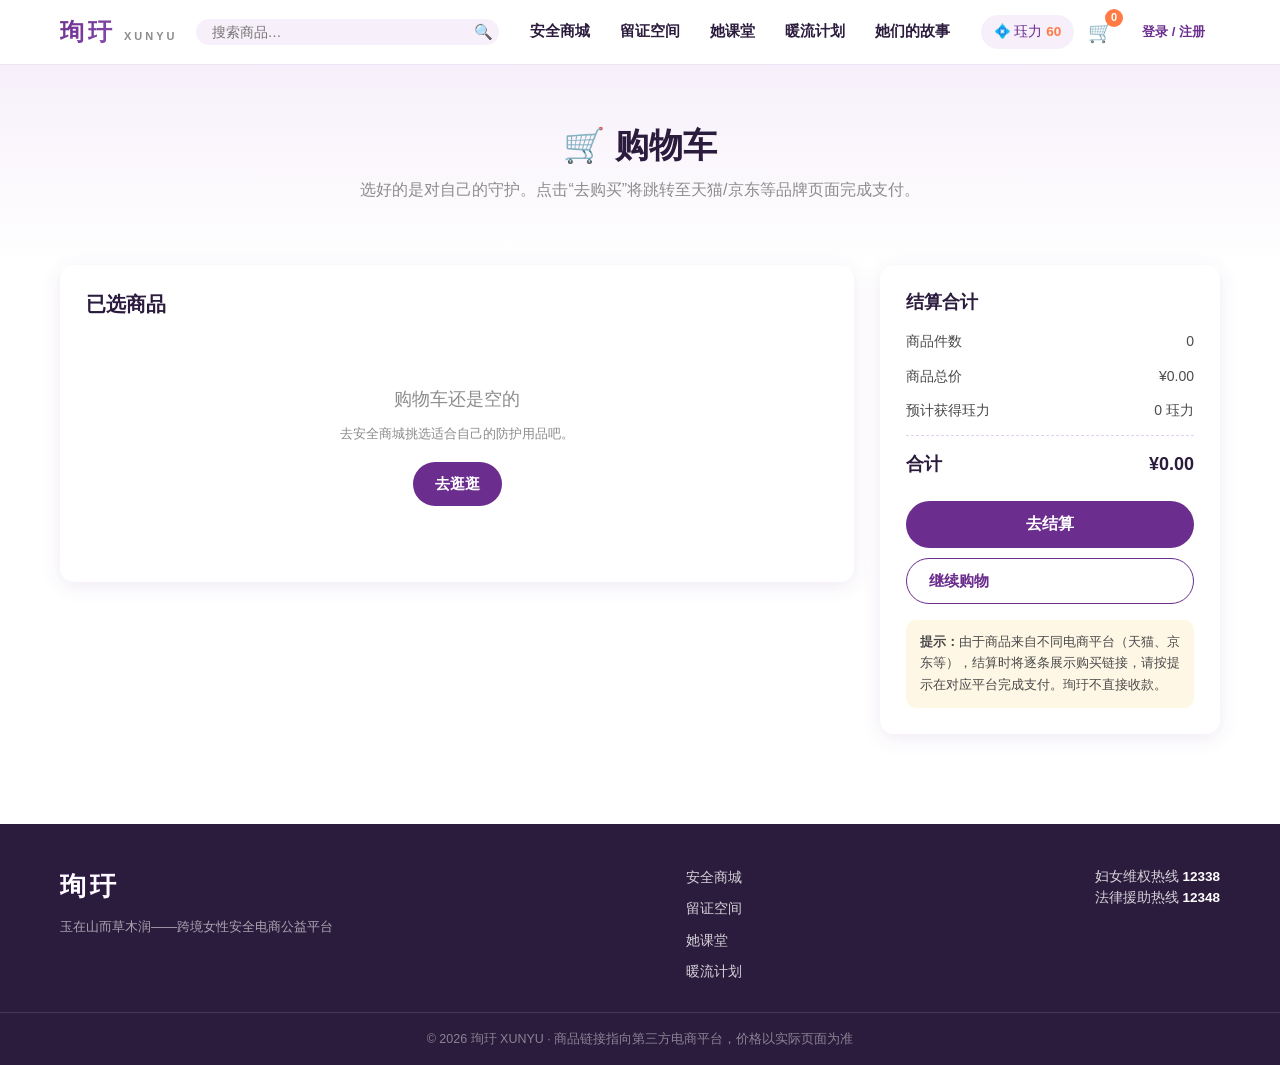
==== pages/cart.html @ aea92c83 "Add files via upload" ====
<!DOCTYPE html>
<html lang="zh-CN">
<head>
<meta charset="UTF-8">
<meta name="viewport" content="width=device-width, initial-scale=1.0">
<title>购物车 · 珣玗 XUNYU</title>
<meta name="description" content="珣玗购物车——已选安全用品与经期用品，点击跳转真实电商平台完成购买。">
<link rel="stylesheet" href="../css/style.css">
<link rel="stylesheet" href="../css/pages.css">
<style>
  .cart-page .page-hero { background: linear-gradient(180deg, var(--lavender), #fff); }
  .cart-layout { display: grid; grid-template-columns: 1fr 340px; gap: 26px; align-items: start; }
  .cart-card {
    background: #fff; border-radius: var(--radius); box-shadow: var(--shadow); padding: 26px;
  }
  .cart-card h2 { font-size: 20px; margin-bottom: 18px; }
  .cart-empty { text-align: center; padding: 50px 20px; color: var(--text-light); }
  .cart-item {
    display: flex; gap: 16px; align-items: center;
    padding: 18px 0; border-bottom: 1px solid #EFE6F5;
  }
  .cart-item:last-child { border-bottom: none; }
  .cart-item-emoji {
    width: 56px; height: 56px; border-radius: 12px;
    display: flex; align-items: center; justify-content: center;
    font-size: 32px; background: var(--lavender); flex-shrink: 0;
  }
  .cart-item-info { flex: 1; min-width: 0; }
  .cart-item-info h3 { font-size: 15px; margin-bottom: 4px; }
  .cart-item-info p { font-size: 13px; color: var(--text-light); }
  .cart-item-price { font-weight: 700; color: var(--purple-dark); min-width: 80px; text-align: right; }
  .cart-qty {
    display: flex; align-items: center; gap: 8px; margin: 0 14px;
  }
  .cart-qty button {
    width: 28px; height: 28px; border: 1.5px solid #E3D3EF; border-radius: 6px;
    background: #fff; color: var(--purple); cursor: pointer; font-size: 16px; line-height: 1;
  }
  .cart-qty input {
    width: 44px; text-align: center; border: 1.5px solid #E3D3EF; border-radius: 6px;
    padding: 4px; font-size: 14px; color: var(--text);
  }
  .cart-item-remove {
    background: transparent; border: none; color: var(--text-light); cursor: pointer; font-size: 13px;
  }
  .cart-item-remove:hover { color: #E85F2A; }
  .cart-summary {
    background: #fff; border-radius: var(--radius); box-shadow: var(--shadow); padding: 26px;
    position: sticky; top: 84px;
  }
  .cart-summary h2 { font-size: 18px; margin-bottom: 16px; }
  .summary-row {
    display: flex; justify-content: space-between; font-size: 14px; margin-bottom: 12px;
  }
  .summary-row.total {
    font-size: 18px; font-weight: 700; color: var(--purple-dark);
    border-top: 1px dashed #E3D3EF; padding-top: 14px; margin-top: 14px;
  }
  .cart-summary .btn { width: 100%; margin-top: 10px; }
  .cart-note {
    background: #FFF7E6; border-radius: 10px; padding: 12px 14px;
    font-size: 12.5px; color: var(--text); line-height: 1.7; margin-top: 16px;
  }
  @media (max-width: 900px) {
    .cart-layout { grid-template-columns: 1fr; }
    .cart-summary { position: static; }
  }
</style>
</head>
<body class="cart-page">

<header class="site-header">
  <nav class="nav container">
    <a class="logo" href="../index.html" aria-label="珣玗首页">
      <span class="logo-mark">珣玗</span><span class="logo-en">XUNYU</span>
    </a>
    <div class="search" role="search">
      <input type="search" placeholder="搜索商品…" aria-label="搜索商品"><button type="button">🔍</button>
    </div>
    <ul class="nav-links" id="navLinks">
      <li><a href="./mall.html">安全商城</a></li>
      <li><a href="./evidence.html">留证空间</a></li>
      <li><a href="./legal.html">她课堂</a></li>
      <li><a href="./warm-current.html">暖流计划</a></li>
      <li><a href="./stories.html">她们的故事</a></li>
    </ul>
    <div class="nav-actions">
      <span class="jue-badge">💠 珏力 <b id="jueValue">60</b></span>
      <a class="cart-btn" href="./cart.html" aria-label="购物车">🛒<span class="cart-count" id="cartCount">0</span></a>
      <span id="authBox"></span>
      <button class="hamburger" id="hamburger">☰</button>
    </div>
  </nav>
</header>

<main class="page">
  <section class="page-hero cart-hero">
    <div class="container">
      <h1>🛒 购物车</h1>
      <p>选好的是对自己的守护。点击“去购买”将跳转至天猫/京东等品牌页面完成支付。</p>
    </div>
  </section>

  <section class="container page-body cart-layout">
    <div class="cart-card" id="cartCard">
      <h2>已选商品</h2>
      <div id="cartList">
        <!-- JS 渲染 -->
      </div>
    </div>

    <aside class="cart-summary">
      <h2>结算合计</h2>
      <div class="summary-row"><span>商品件数</span><span id="summaryCount">0</span></div>
      <div class="summary-row"><span>商品总价</span><span id="summaryPrice">¥0</span></div>
      <div class="summary-row"><span>预计获得珏力</span><span id="summaryJue">0</span></div>
      <div class="summary-row total"><span>合计</span><span id="summaryTotal">¥0</span></div>
      <button type="button" class="btn btn-primary btn-lg" id="checkoutBtn">去结算</button>
      <a class="btn btn-outline" href="./mall.html">继续购物</a>
      <p class="cart-note">
        <b>提示：</b>由于商品来自不同电商平台（天猫、京东等），结算时将逐条展示购买链接，请按提示在对应平台完成支付。珣玗不直接收款。
      </p>
    </aside>
  </section>
</main>

<footer class="site-footer">
  <div class="container footer-inner">
    <div class="footer-brand">
      <span class="logo-mark">珣玗</span>
      <p>玉在山而草木润——跨境女性安全电商公益平台</p>
    </div>
    <ul class="footer-links">
      <li><a href="./mall.html">安全商城</a></li>
      <li><a href="./evidence.html">留证空间</a></li>
      <li><a href="./legal.html">她课堂</a></li>
      <li><a href="./warm-current.html">暖流计划</a></li>
    </ul>
    <div class="footer-hotline">
      <p>妇女维权热线 <b>12338</b></p>
      <p>法律援助热线 <b>12348</b></p>
    </div>
  </div>
  <div class="footer-copy">© 2026 珣玗 XUNYU · 商品链接指向第三方电商平台，价格以实际页面为准</div>
</footer>

<div class="toast" id="toast" hidden></div>

<script src="../js/utils.js"></script>
<script src="../js/data.js"></script>
<script src="../js/auth.js"></script>
<script src="../js/cart.js"></script>
</body>
</html>
---- css/style.css ----
/* ==========================================================
   珣玗 XUNYU · 全局样式
   配色：守护紫 #6B2D8E / 浅紫雾 #F7F0FA / 暖粉 #FFE8EE / 曙光橙 #FF7A45
   ========================================================== */

:root {
  --purple: #6B2D8E;
  --purple-dark: #2B1B3D;
  --purple-mid: #8A4FAF;
  --lavender: #F7F0FA;
  --pink: #FFE8EE;
  --orange: #FF7A45;
  --orange-dark: #E85F2A;
  --text: #4A4A4A;
  --text-light: #8C8C8C;
  --radius: 14px;
  --shadow: 0 4px 20px rgba(107, 45, 142, 0.10);
  --shadow-hover: 0 10px 30px rgba(107, 45, 142, 0.18);
}

* { margin: 0; padding: 0; box-sizing: border-box; }
[hidden] { display: none !important; }

html { scroll-behavior: smooth; }

body {
  font-family: "Montserrat", "思源黑体", "Source Han Sans SC", "PingFang SC", "Microsoft YaHei", sans-serif;
  color: var(--text);
  background: #fff;
  line-height: 1.6;
}

h1, h2, h3 { color: var(--purple-dark); line-height: 1.3; }

a { text-decoration: none; color: inherit; }

.container { max-width: 1200px; margin: 0 auto; padding: 0 20px; }

/* ---------- 按钮 ---------- */
.btn {
  display: inline-block;
  border: none;
  cursor: pointer;
  font-family: inherit;
  font-size: 15px;
  font-weight: 600;
  padding: 10px 22px;
  border-radius: 999px;
  transition: transform .15s ease, box-shadow .15s ease, background .15s ease;
}
.btn:active { transform: scale(.97); }
.btn-primary { background: var(--purple); color: #fff; }
.btn-primary:hover { background: var(--purple-mid); box-shadow: var(--shadow-hover); }
.btn-accent { background: var(--orange); color: #fff; }
.btn-accent:hover { background: var(--orange-dark); box-shadow: 0 10px 30px rgba(255,122,69,.3); }
.btn-outline { background: transparent; color: var(--purple); border: 1.5px solid var(--purple); }
.btn-outline:hover { background: var(--lavender); }
.btn-outline-light { background: rgba(255,255,255,.15); color: #fff; border: 1.5px solid rgba(255,255,255,.7); }
.btn-outline-light:hover { background: rgba(255,255,255,.28); }
.btn-ghost { background: transparent; color: var(--purple); }
.btn-ghost:hover { background: var(--lavender); }
.btn-lg { padding: 13px 30px; font-size: 16px; }
.btn-sm { padding: 7px 15px; font-size: 13px; }

/* ---------- 顶部导航 ---------- */
.site-header {
  position: sticky; top: 0; z-index: 100;
  background: rgba(255,255,255,.92);
  backdrop-filter: blur(10px);
  border-bottom: 1px solid #EFE6F5;
}
.nav { display: flex; align-items: center; gap: 18px; height: 64px; }
.logo { display: flex; align-items: baseline; gap: 8px; flex-shrink: 0; }
.logo-mark {
  font-size: 24px; font-weight: 800; letter-spacing: 4px;
  background: linear-gradient(135deg, var(--purple), var(--purple-mid));
  -webkit-background-clip: text; background-clip: text; color: transparent;
}
.logo-en { font-size: 11px; letter-spacing: 3px; color: var(--text-light); font-weight: 600; }
.search {
  flex: 1; max-width: 340px; display: flex; align-items: center;
  background: var(--lavender); border-radius: 999px; padding: 4px 6px 4px 16px;
}
.search input { flex: 1; border: none; background: transparent; outline: none; font-size: 14px; color: var(--text); }
.search button { border: none; background: transparent; cursor: pointer; font-size: 15px; }
.nav-links { display: flex; gap: 4px; list-style: none; margin-left: auto; }
.nav-links a {
  display: block; padding: 8px 13px; font-size: 14.5px; font-weight: 600;
  color: var(--purple-dark); border-radius: 8px;
}
.nav-links a:hover { background: var(--lavender); color: var(--purple); }
.nav-actions { display: flex; align-items: center; gap: 14px; }
.jue-badge {
  font-size: 13.5px; color: var(--purple); background: var(--lavender);
  padding: 6px 13px; border-radius: 999px; cursor: help; white-space: nowrap;
}
.jue-badge b { color: var(--orange); }
.cart-btn { position: relative; font-size: 20px; }
.cart-count {
  position: absolute; top: -7px; right: -10px;
  background: var(--orange); color: #fff; font-size: 11px; font-weight: 700;
  min-width: 18px; height: 18px; border-radius: 999px;
  display: flex; align-items: center; justify-content: center; padding: 0 4px;
}
.hamburger { display: none; border: none; background: transparent; font-size: 24px; color: var(--purple); cursor: pointer; }

/* ---------- Hero 轮播 ---------- */
.hero { position: relative; overflow: hidden; }
.slides { position: relative; height: 430px; }
.slide {
  position: absolute; inset: 0;
  display: flex; flex-direction: column; justify-content: center; align-items: center;
  text-align: center; padding: 0 24px;
  opacity: 0; transition: opacity .7s ease; pointer-events: none;
}
.slide.active { opacity: 1; pointer-events: auto; }
.slide h1 { font-size: 44px; color: #fff; margin: 10px 0 14px; letter-spacing: 2px; }
.slide-kicker { font-size: 14px; letter-spacing: 5px; color: rgba(255,255,255,.75); font-weight: 600; }
.slide-sub { font-size: 17px; color: rgba(255,255,255,.88); margin-bottom: 28px; }
.slide-1 { background: linear-gradient(135deg, #4A1E66 0%, #6B2D8E 55%, #8A4FAF 100%); }
.slide-2 { background: linear-gradient(135deg, #5C2478 0%, #7B3B9E 50%, #B06BC9 100%); }
.slide-3 { background: linear-gradient(135deg, #6B2D8E 0%, #9B4D8F 55%, #E0779B 100%); }
.hero-cta { display: flex; gap: 14px; flex-wrap: wrap; justify-content: center; }
.hero-arrow {
  position: absolute; top: 50%; transform: translateY(-50%);
  width: 44px; height: 44px; border-radius: 50%; border: none;
  background: rgba(255,255,255,.18); color: #fff; font-size: 26px; cursor: pointer;
  transition: background .2s;
}
.hero-arrow:hover { background: rgba(255,255,255,.35); }
.hero-arrow.prev { left: 22px; }
.hero-arrow.next { right: 22px; }
.hero-dots { position: absolute; bottom: 18px; left: 50%; transform: translateX(-50%); display: flex; gap: 9px; }
.hero-dots button {
  width: 9px; height: 9px; border-radius: 999px; border: none; cursor: pointer;
  background: rgba(255,255,255,.45); transition: all .25s;
}
.hero-dots button.active { background: #fff; width: 26px; }

/* ---------- 区块通用 ---------- */
.section { padding: 64px 0; }
.section-head { text-align: center; margin-bottom: 26px; }
.section-head h2, .section h2 { font-size: 28px; }
.section-sub { color: var(--text-light); font-size: 14.5px; margin-top: 6px; }
#stories h2, #stories .section-sub { text-align: center; }

/* ---------- 兴趣标签 ---------- */
.interest-tabs { display: flex; gap: 10px; justify-content: center; flex-wrap: wrap; margin-bottom: 30px; }
.interest-tabs button {
  border: 1.5px solid #E3D3EF; background: #fff; color: var(--purple);
  padding: 8px 18px; border-radius: 999px; font-size: 14px; font-weight: 600;
  cursor: pointer; font-family: inherit; transition: all .2s;
}
.interest-tabs button:hover { border-color: var(--purple); background: var(--lavender); }
.interest-tabs button.active { background: var(--purple); color: #fff; border-color: var(--purple); }

/* ---------- 商品卡片 ---------- */
.product-grid {
  display: grid; grid-template-columns: repeat(4, 1fr); gap: 22px;
}
.product-card {
  background: #fff; border-radius: var(--radius); overflow: hidden;
  box-shadow: var(--shadow); cursor: pointer;
  transition: transform .2s ease, box-shadow .2s ease;
  display: flex; flex-direction: column;
}
.product-card:hover { transform: translateY(-5px); box-shadow: var(--shadow-hover); }
.product-img {
  height: 150px; display: flex; align-items: center; justify-content: center;
  font-size: 58px; position: relative;
}
.g1 { background: linear-gradient(135deg, #EFE2F7, #D9BEEC); }
.g2 { background: linear-gradient(135deg, #FFE8EE, #FFC9D8); }
.g3 { background: linear-gradient(135deg, #E4E9FD, #C6D0F9); }
.g4 { background: linear-gradient(135deg, #FFF0E4, #FFD8BC); }
.p-tag {
  position: absolute; top: 10px; left: 10px;
  background: rgba(43,27,61,.78); color: #fff; font-size: 11.5px;
  padding: 3px 10px; border-radius: 999px;
}
.product-body { padding: 15px 16px 17px; display: flex; flex-direction: column; gap: 7px; flex: 1; }
.product-body h3 { font-size: 15.5px; }
.p-meta { display: flex; align-items: center; justify-content: space-between; }
.price { color: var(--orange-dark); font-weight: 800; font-size: 19px; }
.p-jue { font-size: 12.5px; color: var(--purple); background: var(--lavender); padding: 2px 9px; border-radius: 999px; }
.p-note { font-size: 12px; color: var(--text-light); }
.add-cart { margin-top: auto; align-self: stretch; }

/* ---------- 留证空间 Banner ---------- */
.evidence-banner {
  background: linear-gradient(120deg, #2B1B3D 0%, #4A1E66 60%, #6B2D8E 100%);
  color: #fff; padding: 58px 0;
}
.evidence-inner { display: flex; align-items: center; justify-content: space-between; gap: 30px; flex-wrap: wrap; }
.evidence-text h2 { color: #fff; font-size: 28px; }
.evidence-quote { font-size: 17px; margin: 12px 0 16px; color: rgba(255,255,255,.92); font-style: italic; }
.evidence-feats { list-style: none; display: flex; gap: 10px; flex-wrap: wrap; }
.evidence-feats li {
  font-size: 13px; padding: 5px 14px; border-radius: 999px;
  border: 1px solid rgba(255,255,255,.4); color: rgba(255,255,255,.85);
}

/* ---------- 双列：暖流计划 / 她课堂 ---------- */
.two-col { display: grid; grid-template-columns: 1fr 1fr; gap: 26px; }
.col-card { border-radius: var(--radius); padding: 30px; }
.col-card h2 { font-size: 23px; margin-bottom: 8px; }
.col-desc { font-size: 14px; color: var(--text); opacity: .85; margin-bottom: 18px; }
.warm { background: linear-gradient(160deg, var(--pink), #FFF5F7); }
.classroom { background: linear-gradient(160deg, var(--lavender), #FDFAFF); }

.mini-map {
  position: relative; height: 170px; border-radius: 12px;
  background:
    repeating-linear-gradient(0deg, transparent 0 33px, rgba(107,45,142,.10) 33px 34px),
    repeating-linear-gradient(90deg, transparent 0 33px, rgba(107,45,142,.10) 33px 34px),
    linear-gradient(135deg, #F3E9F9, #FCE4EC);
  margin-bottom: 18px; overflow: hidden;
}
.map-marker { position: absolute; font-size: 24px; cursor: pointer; transition: transform .2s; }
.map-marker:hover { transform: scale(1.25); }
.map-marker.m1 { top: 18%; left: 22%; }
.map-marker.m2 { top: 55%; left: 58%; }
.map-marker.m3 { top: 30%; left: 78%; }
.map-me {
  position: absolute; bottom: 12%; left: 44%; font-size: 26px;
}
.mini-map.located .map-marker { animation: marker-pulse .8s ease 2; }
@keyframes marker-pulse {
  0% { transform: scale(1); } 50% { transform: scale(1.4); } 100% { transform: scale(1); }
}
.col-actions { display: flex; gap: 12px; flex-wrap: wrap; }

.article-list { display: flex; flex-direction: column; gap: 12px; }
.article-card {
  background: #fff; border-radius: 12px; padding: 15px 18px;
  box-shadow: var(--shadow); transition: transform .2s, box-shadow .2s;
}
.article-card:hover { transform: translateX(5px); box-shadow: var(--shadow-hover); }
.article-card h3 { font-size: 15.5px; margin: 5px 0 3px; }
.article-card p { font-size: 13px; color: var(--text-light); }
.article-tag {
  font-size: 11.5px; color: var(--purple); background: var(--lavender);
  padding: 2px 10px; border-radius: 999px; font-weight: 600;
}

/* ---------- 她们的故事 ---------- */
.story-scroll {
  display: flex; gap: 18px; overflow-x: auto; padding: 24px max(20px, calc((100% - 1200px)/2 + 20px));
  scroll-snap-type: x mandatory;
}
.story-scroll::-webkit-scrollbar { height: 8px; }
.story-scroll::-webkit-scrollbar-thumb { background: #D9BEEC; border-radius: 999px; }
.story-card {
  min-width: 260px; scroll-snap-align: start;
  background: #fff; border-radius: var(--radius); padding: 24px;
  box-shadow: var(--shadow); display: flex; flex-direction: column; gap: 10px;
}
.story-avatar {
  width: 52px; height: 52px; border-radius: 50%;
  display: flex; align-items: center; justify-content: center;
  font-size: 22px; font-weight: 700; color: #fff;
}
.s1 { background: #8A4FAF; } .s2 { background: #E0779B; } .s3 { background: #FF7A45; }
.s4 { background: #6B2D8E; } .s5 { background: #4A7EC9; } .s6 { background: #C9A4DC; }
.story-card h3 { font-size: 15.5px; }
.story-card p { font-size: 13.5px; color: var(--text); flex: 1; }

/* ---------- 页脚 ---------- */
.site-footer { background: var(--purple-dark); color: rgba(255,255,255,.8); margin-top: 20px; }
.footer-inner {
  display: flex; justify-content: space-between; gap: 30px; flex-wrap: wrap;
  padding-top: 42px; padding-bottom: 30px;
}
.footer-brand .logo-mark { font-size: 26px; color: #fff; -webkit-text-fill-color: #fff; }
.footer-brand p { font-size: 13px; margin-top: 10px; color: rgba(255,255,255,.6); }
.footer-links { list-style: none; display: flex; flex-direction: column; gap: 9px; font-size: 14px; }
.footer-links a:hover { color: #fff; }
.footer-hotline { font-size: 13.5px; }
.footer-hotline b { color: #fff; }
.footer-copy {
  text-align: center; font-size: 12.5px; color: rgba(255,255,255,.45);
  border-top: 1px solid rgba(255,255,255,.12); padding: 16px 20px;
}

/* ---------- 留证弹窗 ---------- */
.modal-mask {
  position: fixed; inset: 0; z-index: 200;
  background: rgba(43,27,61,.62); backdrop-filter: blur(4px);
  display: flex; align-items: center; justify-content: center; padding: 20px;
}
.modal {
  background: #fff; border-radius: 18px; max-width: 460px; width: 100%;
  padding: 34px 32px 28px; position: relative;
  box-shadow: 0 24px 60px rgba(0,0,0,.28);
  animation: modal-in .28s ease;
}
@keyframes modal-in {
  from { transform: translateY(22px); opacity: 0; }
  to { transform: translateY(0); opacity: 1; }
}
.modal h3 { font-size: 20px; margin-bottom: 12px; }
.modal-q { font-size: 16.5px; color: var(--purple-dark); font-weight: 600; margin-bottom: 18px; }
.hotline-list { display: flex; flex-direction: column; gap: 10px; margin-bottom: 24px; }
.hotline-list a {
  display: block; padding: 11px 16px; border-radius: 10px;
  background: var(--lavender); font-size: 14.5px; color: var(--purple-dark);
  transition: background .2s;
}
.hotline-list a:hover { background: #EBD9F5; }
.hotline-list a b { color: var(--purple); }
.hotline-list.glow a { background: #FFEDE3; outline: 1.5px solid var(--orange); }
.modal-actions { display: flex; gap: 12px; flex-wrap: wrap; }
.modal-actions .btn { flex: 1; min-width: 150px; }
.modal-close {
  position: absolute; top: 12px; right: 16px;
  border: none; background: transparent; font-size: 26px; cursor: pointer; color: var(--text-light);
}
.modal-close:hover { color: var(--purple-dark); }

/* ---------- Toast ---------- */
.toast {
  position: fixed; bottom: 34px; left: 50%; transform: translateX(-50%);
  z-index: 300; background: var(--purple-dark); color: #fff;
  font-size: 14.5px; padding: 13px 26px; border-radius: 999px;
  box-shadow: 0 10px 34px rgba(0,0,0,.3);
  animation: toast-in .25s ease; max-width: 88vw; text-align: center;
}
.toast.warn { background: var(--orange-dark); }
.toast.success { background: var(--purple); }
@keyframes toast-in {
  from { transform: translate(-50%, 14px); opacity: 0; }
  to { transform: translate(-50%, 0); opacity: 1; }
}

/* ---------- AI 安全画像 ---------- */
#safetyProfile { background: linear-gradient(180deg, #fff 0%, var(--lavender) 100%); border-radius: 0; }
.profile-form { max-width: 900px; margin: 0 auto; }
.form-grid {
  display: grid; grid-template-columns: repeat(4, 1fr); gap: 18px; margin-bottom: 28px;
}
.form-field { display: flex; flex-direction: column; gap: 8px; }
.form-field label { font-size: 14px; font-weight: 600; color: var(--purple-dark); }
.form-field select {
  padding: 11px 14px; border: 1.5px solid #E3D3EF; border-radius: 10px;
  background: #fff; font-size: 14px; color: var(--text); outline: none;
}
.form-field select:focus { border-color: var(--purple); }
.profile-result {
  max-width: 900px; margin: 0 auto; background: #fff;
  border-radius: var(--radius); padding: 32px; box-shadow: var(--shadow);
}
.profile-result-head {
  display: flex; align-items: center; gap: 28px; margin-bottom: 24px; flex-wrap: wrap;
}
.profile-risk {
  display: flex; flex-direction: column; align-items: center; justify-content: center;
  width: 120px; height: 120px; border-radius: 50%;
  background: var(--lavender); border: 4px solid var(--risk-color, var(--purple));
}
.profile-risk .risk-num { font-size: 42px; font-weight: 800; line-height: 1; }
.profile-risk .risk-label { font-size: 13px; color: var(--text-light); margin-top: 4px; }
.profile-bundle h3 { font-size: 22px; margin-bottom: 8px; }
.profile-bundle p { color: var(--text-light); font-size: 14.5px; }
.profile-products { display: grid; grid-template-columns: repeat(2, 1fr); gap: 16px; margin-bottom: 18px; }
.profile-pick {
  display: flex; align-items: center; gap: 14px; padding: 14px 16px;
  border: 1.5px solid #F0E3F7; border-radius: 12px; background: #FFFBFE;
}
.profile-pick .pick-emoji { font-size: 34px; }
.profile-pick .pick-info { flex: 1; }
.profile-pick .pick-info h4 { font-size: 15px; color: var(--purple-dark); margin-bottom: 4px; }
.profile-pick .pick-info p { font-size: 13px; color: var(--text-light); margin: 0; }
.profile-note { font-size: 13.5px; color: var(--text-light); margin-bottom: 16px; }

/* ---------- 商品详情 / 区块链溯源弹窗 ---------- */
.modal-mask {
  position: fixed; inset: 0; z-index: 200;
  background: rgba(43,27,61,.55); backdrop-filter: blur(4px);
  display: flex; align-items: center; justify-content: center; padding: 20px;
}
.modal-mask[hidden] { display: none; }
.modal {
  position: relative; background: #fff; border-radius: var(--radius);
  width: 100%; max-width: 620px; max-height: 88vh; overflow-y: auto;
  box-shadow: 0 20px 60px rgba(0,0,0,.35); padding: 28px;
}
.modal-close {
  position: absolute; top: 12px; right: 16px;
  border: none; background: transparent; font-size: 28px; cursor: pointer;
  color: var(--text-light);
}
.modal-close:hover { color: var(--purple-dark); }
.pm-header { display: flex; gap: 18px; align-items: center; margin-bottom: 20px; }
.pm-emoji { font-size: 64px; flex-shrink: 0; }
.pm-info h3 { font-size: 22px; margin-bottom: 6px; }
.pm-info p { margin: 0; color: var(--text-light); font-size: 14px; }
.pm-info .pm-note { margin-top: 8px; color: var(--orange); font-size: 13px; }
.pm-body h4 { font-size: 16px; color: var(--purple-dark); margin-bottom: 12px; }
.trace-chain { display: flex; flex-direction: column; gap: 0; padding-left: 8px; }
.trace-node { display: flex; gap: 12px; position: relative; }
.trace-node:not(:last-child)::before {
  content: ""; position: absolute; left: 9px; top: 22px; bottom: -10px;
  width: 2px; background: #E3D3EF;
}
.trace-dot {
  width: 20px; height: 20px; border-radius: 50%;
  background: var(--purple); border: 3px solid #fff; box-shadow: 0 0 0 2px var(--purple);
  flex-shrink: 0; margin-top: 4px; z-index: 1;
}
.trace-card {
  flex: 1; background: var(--lavender); border-radius: 10px; padding: 10px 14px; margin-bottom: 12px;
}
.trace-top { display: flex; justify-content: space-between; margin-bottom: 4px; }
.trace-name { font-weight: 700; color: var(--purple-dark); font-size: 14px; }
.trace-time { font-size: 12px; color: var(--text-light); }
.trace-loc { font-size: 13px; color: var(--text); margin-bottom: 4px; }
.trace-hash {
  font-family: "SFMono-Regular", Consolas, monospace; font-size: 11.5px;
  color: var(--text-light); word-break: break-all;
}
.pm-actions { display: flex; gap: 12px; margin-top: 8px; }
.pm-actions .btn { flex: 1; }

@media (max-width: 1020px) {
  .form-grid { grid-template-columns: repeat(2, 1fr); }
  .profile-products { grid-template-columns: 1fr; }
}
@media (max-width: 560px) {
  .form-grid { grid-template-columns: 1fr; }
  .profile-result-head { flex-direction: column; align-items: flex-start; }
}

/* ---------- 响应式 ---------- */
@media (max-width: 1020px) {
  .product-grid { grid-template-columns: repeat(2, 1fr); }
  .nav-links { display: none; }
  .hamburger { display: block; }
  .nav-links.open {
    display: flex; flex-direction: column; position: absolute;
    top: 64px; left: 0; right: 0; background: #fff;
    padding: 12px 20px 18px; border-bottom: 1px solid #EFE6F5; box-shadow: var(--shadow);
  }
}
@media (max-width: 760px) {
  .two-col { grid-template-columns: 1fr; }
  .slide h1 { font-size: 30px; }
  .slides { height: 380px; }
  .search { display: none; }
  .evidence-inner { flex-direction: column; align-items: flex-start; }
  .hero-arrow { display: none; }
  .jue-badge { font-size: 12px; padding: 5px 10px; }
  .nav { gap: 10px; }
}
@media (max-width: 480px) {
  .product-grid { grid-template-columns: 1fr; }
}
---- css/pages.css ----
/* ==========================================================
   珣玗 XUNYU · 二级页面公共样式
   用于 evidence.html / warm-current.html
   ========================================================== */

/* ---------- 页面通用 Hero ---------- */
.page-hero {
  padding: 58px 0 44px;
  text-align: center;
}
.page-hero h1 {
  font-size: 34px;
  margin-bottom: 10px;
}
.page-hero p {
  color: var(--text-light);
  font-size: 16px;
  max-width: 640px;
  margin: 0 auto 18px;
}
.page-hero.evidence-hero { background: linear-gradient(180deg, var(--lavender), #fff); }
.page-hero.warm-hero { background: linear-gradient(180deg, var(--pink), #fff); }

.page-body {
  display: grid;
  gap: 26px;
  padding-bottom: 70px;
}

/* ---------- 留证空间页 ---------- */
.evidence-page .page-body { grid-template-columns: 1.7fr 1fr; }
.evidence-main { display: flex; flex-direction: column; gap: 22px; opacity: 0; pointer-events: none; transition: opacity .35s ease; }
.evidence-main.revealed { opacity: 1; pointer-events: auto; }
.evidence-form-card,
.timeline,
.guide-card,
.help-card,
.map-card,
.donate-card,
.transparent-card {
  background: #fff;
  border-radius: var(--radius);
  box-shadow: var(--shadow);
  padding: 26px;
}
.evidence-form-card h2,
.timeline h2,
.guide-card h2,
.help-card h2,
.map-card h2,
.donate-card h2,
.transparent-card h2 {
  font-size: 19px;
  margin-bottom: 16px;
}

.form-row { display: flex; flex-direction: column; gap: 6px; margin-bottom: 14px; }
.form-row label { font-size: 13.5px; font-weight: 600; color: var(--purple-dark); }
.form-row input,
.form-row select,
.form-row textarea {
  border: 1.5px solid #E3D3EF;
  border-radius: 10px;
  padding: 10px 13px;
  font-family: inherit;
  font-size: 14.5px;
  color: var(--text);
  outline: none;
}
.form-row input:focus,
.form-row select:focus,
.form-row textarea:focus { border-color: var(--purple); background: #FFFCFF; }
.form-note { font-size: 12.5px; color: var(--text-light); margin: -4px 0 14px; }

/* 时间轴 */
.timeline-list { display: flex; flex-direction: column; gap: 16px; }
.timeline-item {
  display: flex; gap: 14px;
  padding: 16px; border-radius: 12px;
  background: var(--lavender); border-left: 4px solid var(--purple);
}
.timeline-date {
  flex-shrink: 0; width: 76px; text-align: center;
  font-size: 13px; color: var(--purple); font-weight: 700;
}
.timeline-date span { display: block; font-size: 20px; }
.timeline-content h3 { font-size: 15.5px; margin-bottom: 4px; }
.timeline-content p { font-size: 13.5px; color: var(--text-light); }
.timeline-files { margin-top: 8px; font-size: 12.5px; color: var(--purple); }
.timeline-hash {
  margin-top: 10px; padding-top: 10px; border-top: 1px dashed #D9BEEC;
  display: flex; align-items: center; justify-content: space-between; gap: 10px; flex-wrap: wrap;
}
.timeline-hash span {
  font-family: "SFMono-Regular", Consolas, monospace; font-size: 12px; color: var(--text-light);
  word-break: break-all;
}

/* 证据指引 / 求助通道 */
.guide-card ul,
.help-card ul { list-style: none; display: flex; flex-direction: column; gap: 10px; }
.guide-card li,
.help-card li {
  font-size: 14px; padding-left: 20px; position: relative; line-height: 1.5;
}
.guide-card li::before,
.help-card li::before {
  content: "✦"; position: absolute; left: 0; color: var(--orange);
}
.help-card a {
  display: block; margin-top: 8px;
  color: var(--purple); font-weight: 600; font-size: 15px;
}
.help-card a:hover { color: var(--orange); }

/* 锁定覆盖层 */
.lock-overlay {
  position: fixed; inset: 64px 0 0;
  background: rgba(247,240,250,.92); backdrop-filter: blur(6px);
  display: flex; align-items: center; justify-content: center;
  z-index: 90; padding: 20px;
}
.lock-card {
  background: #fff; border-radius: 20px; max-width: 460px; width: 100%;
  padding: 40px; text-align: center; box-shadow: var(--shadow-hover);
}
.lock-card h2 { font-size: 24px; margin-bottom: 12px; }
.lock-card p { color: var(--text); margin-bottom: 22px; }
.lock-progress {
  height: 12px; background: #EFE6F5; border-radius: 999px; overflow: hidden; margin-bottom: 24px;
}
.lock-progress i {
  display: block; height: 100%; background: linear-gradient(90deg, var(--purple), var(--orange));
  transition: width .4s ease;
}

/* 弹窗（复用首页 modal 样式，略微调整） */
.page-modal-mask {
  position: fixed; inset: 0; z-index: 200;
  background: rgba(43,27,61,.6); backdrop-filter: blur(4px);
  display: flex; align-items: center; justify-content: center; padding: 20px;
}
.page-modal-mask[hidden] { display: none; }

/* ---------- 暖流计划页 ---------- */
.warm-page .page-body { grid-template-columns: 1.6fr 1fr; }
.map-card { padding: 0; overflow: hidden; }
.map-header {
  padding: 18px 22px; border-bottom: 1px solid #EFE6F5;
  display: flex; align-items: center; justify-content: space-between; flex-wrap: wrap; gap: 10px;
}
.map-header h2 { margin: 0; }
.map-note { font-size: 12.5px; color: var(--text-light); }
.map-container {
  height: 420px; position: relative;
  background:
    repeating-linear-gradient(0deg, transparent 0 48px, rgba(107,45,142,.08) 48px 49px),
    repeating-linear-gradient(90deg, transparent 0 48px, rgba(107,45,142,.08) 48px 49px),
    linear-gradient(135deg, #F3E9F9, #FCE4EC);
}
.map-me {
  position: absolute; top: 50%; left: 50%; transform: translate(-50%, -50%);
  font-size: 34px; z-index: 2;
}
.map-marker {
  position: absolute; font-size: 26px; cursor: pointer; transition: transform .2s;
}
.map-marker:hover { transform: scale(1.25); }
.map-marker .marker-tip {
  position: absolute; bottom: 130%; left: 50%; transform: translateX(-50%);
  white-space: nowrap; background: var(--purple-dark); color: #fff;
  font-size: 11px; padding: 4px 10px; border-radius: 6px; opacity: 0; pointer-events: none;
  transition: opacity .2s;
}
.map-marker:hover .marker-tip { opacity: 1; }

.point-list { display: flex; flex-direction: column; gap: 12px; }
.geofence-card {
  background: #fff; border-radius: 14px; padding: 20px;
  box-shadow: 0 4px 20px rgba(107,45,142,.10); margin-top: 18px;
}
.geofence-card h2 { font-size: 17px; margin-bottom: 10px; }
.geofence-card p { font-size: 13.5px; color: var(--text-light); margin-bottom: 14px; }
.geofence-card .geo-status { margin-top: 12px; margin-bottom: 0; font-size: 13px; color: var(--purple); }
.geo-me {
  position: absolute; width: 18px; height: 18px; border-radius: 50%;
  background: var(--orange); border: 3px solid #fff;
  box-shadow: 0 0 0 2px var(--orange), 0 0 16px rgba(255,122,69,.6);
  transform: translate(-50%, -50%); z-index: 3; transition: top 1s linear, left 1s linear;
}
.point-item {
  display: flex; align-items: flex-start; gap: 10px;
  padding: 12px 14px; border-radius: 10px; background: #fff;
  box-shadow: 0 2px 8px rgba(107,45,142,.08);
}
.point-icon { font-size: 22px; }
.point-info h4 { font-size: 14px; margin-bottom: 2px; }
.point-info p { font-size: 12px; color: var(--text-light); }

.donate-tabs { display: flex; gap: 8px; margin-bottom: 14px; }
.donate-tabs button {
  flex: 1; border: 1.5px solid #E3D3EF; background: #fff; color: var(--purple);
  padding: 8px; border-radius: 8px; cursor: pointer; font-weight: 600; font-family: inherit;
}
.donate-tabs button.active { background: var(--purple); color: #fff; border-color: var(--purple); }

.transparent-list { display: flex; flex-direction: column; gap: 10px; }
.transparent-item {
  display: flex; justify-content: space-between; font-size: 13.5px;
  padding-bottom: 8px; border-bottom: 1px dashed #E3D3EF;
}
.transparent-item span:last-child { color: var(--purple); font-weight: 600; }

@media (max-width: 900px) {
  .evidence-page .page-body,
  .warm-page .page-body { grid-template-columns: 1fr; }
  .map-container { height: 320px; }
}

/* ---------- 隐私位置选择器 ---------- */
.location-picker { margin-top: 4px; }
.location-options { font-size: 14px; }
.location-result { word-break: break-all; }

/* ---------- 安全商城页 ---------- */
.mall-page .page-hero { background: linear-gradient(180deg, var(--lavender), #fff); }
.mall-layout { display: grid; grid-template-columns: 1fr 320px; gap: 26px; align-items: start; }
.mall-toolbar { display: flex; gap: 10px; flex-wrap: wrap; margin-bottom: 18px; }
.mall-toolbar button {
  border: 1.5px solid #E3D3EF; background: #fff; color: var(--purple);
  padding: 8px 16px; border-radius: 999px; font-size: 14px; font-weight: 600;
  cursor: pointer; font-family: inherit;
}
.mall-toolbar button:hover { border-color: var(--purple); background: var(--lavender); }
.mall-toolbar button.active { background: var(--purple); color: #fff; border-color: var(--purple); }
.mall-product-grid { display: grid; grid-template-columns: repeat(3, 1fr); gap: 20px; }
.mall-card {
  background: #fff; border-radius: var(--radius); overflow: hidden;
  box-shadow: var(--shadow); cursor: pointer; transition: transform .2s, box-shadow .2s;
  display: flex; flex-direction: column;
}
.mall-card:hover { transform: translateY(-5px); box-shadow: var(--shadow-hover); }
.mall-card .product-img { height: 140px; }
.mall-tags { display: flex; gap: 6px; flex-wrap: wrap; margin-top: 8px; }
.mall-tag {
  font-size: 11px; padding: 3px 9px; border-radius: 999px; font-weight: 600;
}
.mall-tag.dutyfree { background: #E6F7FF; color: #0066CC; }
.mall-tag.bonded { background: #F6FFED; color: #389E0D; }
.mall-tag.trace { background: var(--lavender); color: var(--purple); }
.mall-sidebar { display: flex; flex-direction: column; gap: 20px; }
.warehouse-card {
  background: #fff; border-radius: var(--radius); padding: 18px; box-shadow: var(--shadow);
  border-left: 4px solid var(--purple);
}
.warehouse-card h4 { font-size: 15px; margin-bottom: 4px; }
.warehouse-card p { font-size: 12.5px; color: var(--text-light); }
.warehouse-card .wh-type {
  display: inline-block; font-size: 11px; padding: 2px 8px; border-radius: 999px;
  background: var(--lavender); color: var(--purple); margin-bottom: 6px;
}
.compliance-box {
  background: #FFF7E6; border-radius: var(--radius); padding: 16px;
  font-size: 13px; color: var(--text); line-height: 1.7;
}
.compliance-box b { color: var(--orange-dark); }
.pm-wh-tag {
  display: inline-block; font-size: 12px; padding: 3px 10px; border-radius: 999px;
  background: var(--lavender); color: var(--purple); font-weight: 600; margin-right: 8px;
}
.pm-wh-name { font-weight: 700; color: var(--purple-dark); margin-right: 10px; }
.pm-wh-origin { font-size: 13px; color: var(--text-light); }

/* ---------- 法律宣传页 ---------- */
.legal-page .page-hero { background: linear-gradient(180deg, var(--lavender), #fff); }
.legal-layout { display: grid; grid-template-columns: 260px 1fr; gap: 30px; align-items: start; }
.legal-toc {
  position: sticky; top: 84px;
  background: #fff; border-radius: var(--radius); padding: 18px;
  box-shadow: var(--shadow);
}
.legal-toc h3 { font-size: 16px; margin-bottom: 12px; }
.legal-toc a {
  display: block; padding: 8px 10px; border-radius: 8px; font-size: 14px;
  color: var(--text); margin-bottom: 4px;
}
.legal-toc a:hover, .legal-toc a.active { background: var(--lavender); color: var(--purple); }
.legal-content { display: flex; flex-direction: column; gap: 22px; }
.legal-card {
  background: #fff; border-radius: var(--radius); padding: 28px;
  box-shadow: var(--shadow); scroll-margin-top: 84px;
}
.legal-card h2 { font-size: 21px; margin-bottom: 10px; }
.legal-card .law-meta {
  display: inline-block; font-size: 12px; padding: 4px 10px; border-radius: 999px;
  background: var(--lavender); color: var(--purple); margin-bottom: 16px;
}
.legal-card h3 { font-size: 16px; margin: 18px 0 8px; color: var(--purple-dark); }
.legal-card p { font-size: 14.5px; line-height: 1.8; margin-bottom: 10px; }
.legal-card ul { padding-left: 20px; margin-bottom: 12px; }
.legal-card li { font-size: 14px; line-height: 1.8; margin-bottom: 6px; }
.legal-card a { color: var(--purple); text-decoration: underline; }
.legal-card a:hover { color: var(--orange); }
.legal-card .tip {
  background: #FFF7E6; border-left: 4px solid var(--orange);
  padding: 12px 16px; border-radius: 0 10px 10px 0; font-size: 13.5px;
}
.faq-item { border-bottom: 1px solid #EFE6F5; }
.faq-q {
  width: 100%; text-align: left; background: transparent; border: none;
  padding: 14px 0; font-size: 15px; font-weight: 600; color: var(--purple-dark);
  cursor: pointer; display: flex; justify-content: space-between; align-items: center;
}
.faq-q::after { content: "+"; font-size: 20px; color: var(--purple); }
.faq-item.open .faq-q::after { content: "−"; }
.faq-a { display: none; padding: 0 0 16px; font-size: 14px; line-height: 1.8; color: var(--text); }
.faq-item.open .faq-a { display: block; }
.help-banner {
  background: linear-gradient(120deg, var(--purple-dark), var(--purple));
  color: #fff; border-radius: var(--radius); padding: 28px;
}
.help-banner h2 { color: #fff; font-size: 21px; margin-bottom: 12px; }
.help-banner p { color: rgba(255,255,255,.9); font-size: 14.5px; margin-bottom: 8px; }
.help-banner b { color: var(--orange); }

/* ---------- 她故事页 ---------- */
.stories-page .page-hero { background: linear-gradient(180deg, var(--pink), #fff); }
.stories-layout { display: grid; grid-template-columns: 360px 1fr; gap: 28px; align-items: start; }
.submit-card {
  background: #fff; border-radius: var(--radius); padding: 26px;
  box-shadow: var(--shadow); position: sticky; top: 84px;
}
.submit-card h2 { font-size: 20px; margin-bottom: 6px; }
.submit-card .sub { color: var(--text-light); font-size: 13.5px; margin-bottom: 18px; }
.submit-card .form-row { margin-bottom: 14px; }
.submit-card textarea { width: 100%; resize: vertical; }
.submit-card .tag-options { display: flex; gap: 8px; flex-wrap: wrap; margin-top: 6px; }
.submit-card .tag-options label {
  font-size: 12.5px; padding: 5px 12px; border-radius: 999px;
  background: var(--lavender); color: var(--purple-dark); cursor: pointer;
  border: 1.5px solid transparent;
}
.submit-card .tag-options input { display: none; }
.submit-card .tag-options input:checked + label {
  background: var(--purple); color: #fff; border-color: var(--purple);
}
.login-tip {
  background: var(--lavender); border-radius: 10px; padding: 12px 14px;
  font-size: 13px; color: var(--purple-dark); margin-bottom: 16px;
}
.login-tip a { color: var(--purple); font-weight: 600; text-decoration: underline; }
.story-wall { display: flex; flex-direction: column; gap: 18px; }
.story-item {
  background: #fff; border-radius: var(--radius); padding: 24px;
  box-shadow: var(--shadow);
}
.story-head { display: flex; align-items: center; gap: 12px; margin-bottom: 12px; }
.story-avatar {
  width: 44px; height: 44px; border-radius: 50%; display: flex; align-items: center; justify-content: center;
  font-size: 18px; font-weight: 700; color: #fff; flex-shrink: 0;
}
.story-meta h3 { font-size: 15.5px; margin-bottom: 2px; }
.story-meta span { font-size: 12px; color: var(--text-light); }
.story-tag {
  display: inline-block; font-size: 11.5px; padding: 3px 10px; border-radius: 999px;
  background: var(--lavender); color: var(--purple); font-weight: 600; margin-bottom: 10px;
}
.story-item p { font-size: 14.5px; line-height: 1.8; color: var(--text); }
.story-actions { margin-top: 14px; }
.story-actions button {
  border: none; background: transparent; color: var(--text-light); font-size: 13px;
  cursor: pointer; display: inline-flex; align-items: center; gap: 5px;
}
.story-actions button:hover { color: var(--purple); }
.empty-wall {
  text-align: center; padding: 50px 20px; color: var(--text-light);
  background: #fff; border-radius: var(--radius); box-shadow: var(--shadow);
}

/* ---------- 登录/注册页 ---------- */
.auth-page .page-hero { background: linear-gradient(180deg, var(--lavender), #fff); }
.auth-card {
  max-width: 460px; margin: 0 auto 80px;
  background: #fff; border-radius: var(--radius);
  box-shadow: var(--shadow); overflow: hidden;
}
.auth-tabs { display: flex; border-bottom: 1px solid #EFE6F5; }
.auth-tabs button {
  flex: 1; border: none; background: #fff; padding: 16px;
  font-size: 16px; font-weight: 700; color: var(--text-light);
  cursor: pointer; font-family: inherit;
}
.auth-tabs button.active { color: var(--purple); border-bottom: 3px solid var(--purple); }
.auth-panel { padding: 32px 30px 36px; }
.auth-panel[hidden] { display: none; }
.auth-panel h3 { font-size: 20px; margin-bottom: 6px; }
.auth-panel .sub { color: var(--text-light); font-size: 13.5px; margin-bottom: 22px; }
.auth-panel .form-row { margin-bottom: 16px; }
.auth-panel input {
  width: 100%; border: 1.5px solid #E3D3EF; border-radius: 10px;
  padding: 11px 14px; font-size: 15px; font-family: inherit; outline: none;
}
.auth-panel input:focus { border-color: var(--purple); background: #FFFCFF; }
.auth-panel .btn-primary { width: 100%; margin-top: 10px; }
.auth-safe {
  margin-top: 18px; padding: 12px 14px; border-radius: 10px;
  background: var(--lavender); font-size: 12.5px; color: var(--text-light); line-height: 1.6;
}
.auth-safe b { color: var(--purple-dark); }
.back-link {
  display: inline-block; margin-top: 18px; color: var(--purple); font-size: 14px;
}
.back-link:hover { color: var(--orange); }

/* ---------- 顶部登录态 ---------- */
.auth-greeting {
  font-size: 13.5px; color: var(--purple-dark); font-weight: 600;
}

@media (max-width: 1020px) {
  .mall-layout { grid-template-columns: 1fr; }
  .mall-product-grid { grid-template-columns: repeat(2, 1fr); }
  .mall-sidebar { order: -1; }
}
@media (max-width: 900px) {
  .legal-layout { grid-template-columns: 1fr; }
  .legal-toc { position: static; }
  .stories-layout { grid-template-columns: 1fr; }
  .submit-card { position: static; }
}
@media (max-width: 560px) {
  .mall-product-grid { grid-template-columns: 1fr; }
}
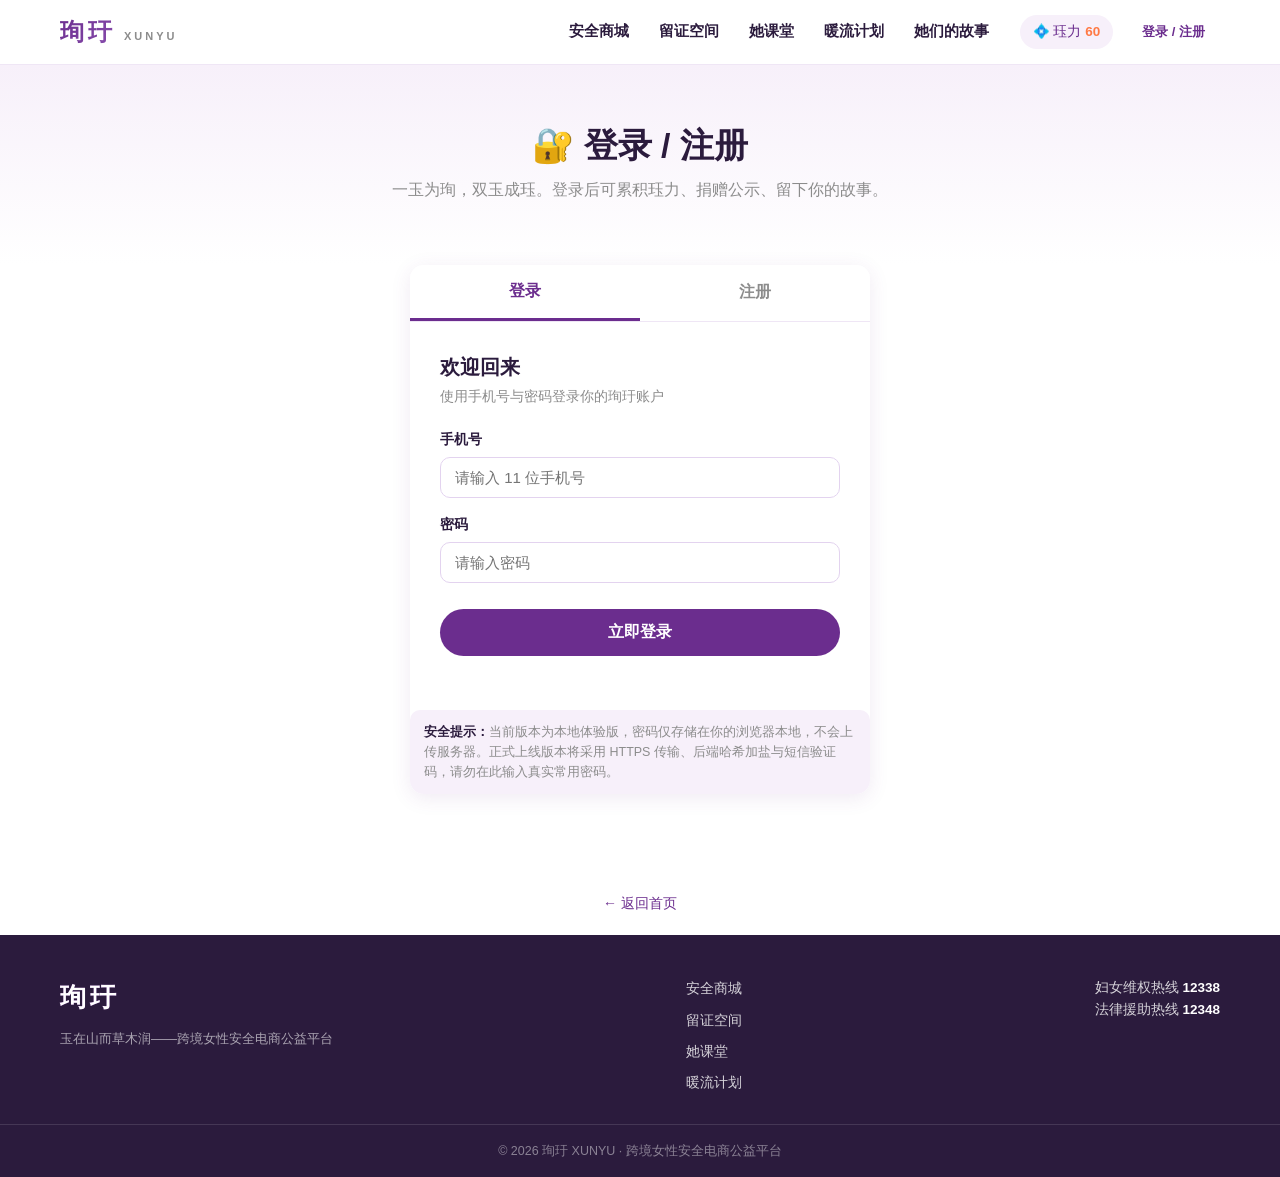
==== commit a6758a6e: "Add files via upload" ====
--- a/pages/cart.html
+++ b/pages/cart.html
@@ -20,11 +20,14 @@
     padding: 18px 0; border-bottom: 1px solid #EFE6F5;
   }
   .cart-item:last-child { border-bottom: none; }
-  .cart-item-emoji {
+  .cart-item-emoji,
+  .cart-item-thumb {
     width: 56px; height: 56px; border-radius: 12px;
     display: flex; align-items: center; justify-content: center;
     font-size: 32px; background: var(--lavender); flex-shrink: 0;
+    overflow: hidden;
   }
+  .cart-item-thumb img { width: 100%; height: 100%; object-fit: contain; padding: 4px; }
   .cart-item-info { flex: 1; min-width: 0; }
   .cart-item-info h3 { font-size: 15px; margin-bottom: 4px; }
   .cart-item-info p { font-size: 13px; color: var(--text-light); }
--- a/css/style.css
+++ b/css/style.css
@@ -178,6 +178,19 @@
   background: rgba(43,27,61,.78); color: #fff; font-size: 11.5px;
   padding: 3px 10px; border-radius: 999px;
 }
+.p-img {
+  width: 100%; height: 100%; object-fit: contain; padding: 10px;
+  position: relative; z-index: 0;
+}
+.p-img-fallback {
+  position: absolute; inset: 0; display: flex; align-items: center; justify-content: center;
+}
+.p-review-badge {
+  position: absolute; bottom: 10px; right: 10px;
+  background: rgba(255,255,255,.95); color: var(--orange-dark);
+  font-size: 11px; font-weight: 700; padding: 3px 9px; border-radius: 999px;
+  box-shadow: 0 2px 8px rgba(0,0,0,.08);
+}
 .product-body { padding: 15px 16px 17px; display: flex; flex-direction: column; gap: 7px; flex: 1; }
 .product-body h3 { font-size: 15.5px; }
 .p-meta { display: flex; align-items: center; justify-content: space-between; }
@@ -391,7 +404,7 @@
 }
 .modal-close:hover { color: var(--purple-dark); }
 .pm-header { display: flex; gap: 18px; align-items: center; margin-bottom: 20px; }
-.pm-emoji { font-size: 64px; flex-shrink: 0; }
+.pm-emoji { width: 90px; height: 90px; flex-shrink: 0; display: flex; align-items: center; justify-content: center; background: var(--lavender); border-radius: 14px; overflow: hidden; }
 .pm-info h3 { font-size: 22px; margin-bottom: 6px; }
 .pm-info p { margin: 0; color: var(--text-light); font-size: 14px; }
 .pm-info .pm-note { margin-top: 8px; color: var(--orange); font-size: 13px; }
@@ -417,6 +430,42 @@
 .trace-hash {
   font-family: "SFMono-Regular", Consolas, monospace; font-size: 11.5px;
   color: var(--text-light); word-break: break-all;
+}
+.pm-product-img {
+  width: 100%; height: 100%; object-fit: contain;
+  border-radius: 12px;
+}
+.pm-detail-section { margin-top: 24px; }
+.pm-detail-section h4 { font-size: 15.5px; color: var(--purple-dark); margin-bottom: 12px; }
+.pm-rating {
+  font-size: 12.5px; color: var(--orange-dark); font-weight: 600; margin-left: 6px;
+}
+.pm-reviews {
+  display: flex; flex-direction: column; gap: 10px;
+  max-height: 360px; overflow-y: auto; padding-right: 6px;
+}
+.pm-reviews::-webkit-scrollbar { width: 6px; }
+.pm-reviews::-webkit-scrollbar-thumb { background: #D3B8E8; border-radius: 3px; }
+.pm-review {
+  background: var(--lavender); border-radius: 10px; padding: 12px 14px;
+}
+.pm-review-head {
+  display: flex; align-items: center; gap: 10px; flex-wrap: wrap; margin-bottom: 6px;
+}
+.pm-review-user { font-weight: 700; color: var(--purple-dark); font-size: 13.5px; }
+.pm-review-stars { color: var(--orange); font-size: 13px; letter-spacing: 1px; }
+.pm-review-date { color: var(--text-light); font-size: 12px; margin-left: auto; }
+.pm-review p { font-size: 13.5px; color: var(--text); line-height: 1.55; margin: 0; }
+.pm-usage {
+  background: #F6FFED; border-radius: 10px; padding: 14px 18px 14px 34px;
+  font-size: 13.5px; color: var(--text); line-height: 1.7;
+}
+.pm-usage li { margin-bottom: 6px; }
+.pm-usage li::marker { color: var(--purple); font-weight: 700; }
+.pm-scenarios { display: flex; flex-wrap: wrap; gap: 8px; }
+.pm-scenario-tag {
+  background: #E6F7FF; color: #0066CC; font-size: 12.5px;
+  padding: 5px 12px; border-radius: 999px; font-weight: 600;
 }
 .pm-actions { display: flex; gap: 12px; margin-top: 8px; }
 .pm-actions .btn { flex: 1; }
